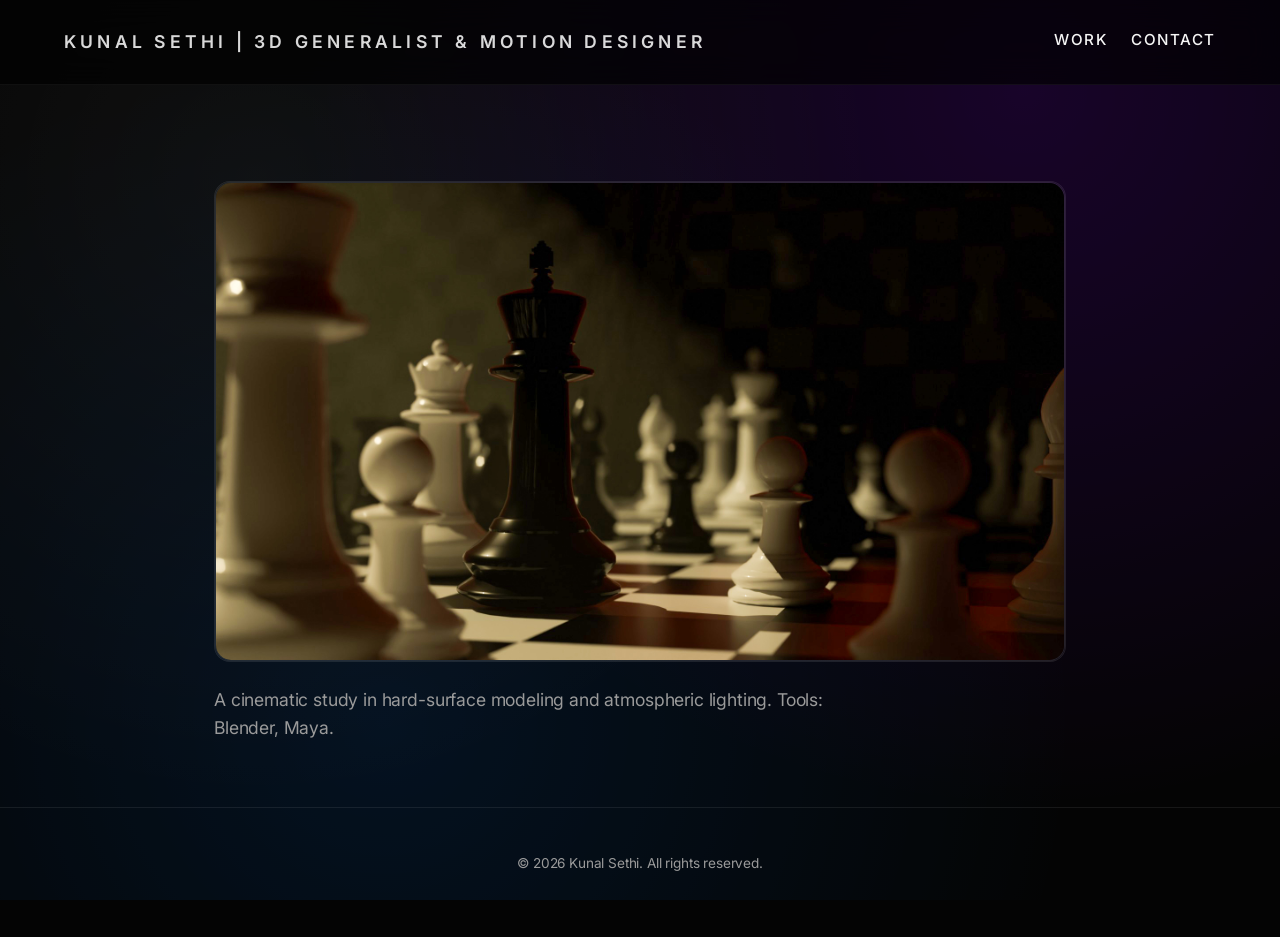
==== project-chess.html @ 310099c5 "Gemini baba" ====
﻿<!DOCTYPE html>
<html lang="en">
<head>
    <meta charset="UTF-8">
    <meta name="viewport" content="width=device-width, initial-scale=1.0">
    <title>Game of Chess | Kunal Sethi</title>
    <link rel="stylesheet" href="Final.css">
    <link rel="preconnect" href="https://fonts.googleapis.com">
    <link rel="preconnect" href="https://fonts.gstatic.com" crossorigin>
    <link href="https://fonts.googleapis.com/css2?family=Inter:wght@400;500;600;700;800&display=swap" rel="stylesheet">
    <meta name="description" content="Game of Chess - cinematic hard-surface study by Kunal Sethi.">
</head>
<body>
    <header class="site-header" id="top">
        <div class="site-header__inner">
            <a class="site-logo" href="index.html">Kunal Sethi | 3D Generalist & Motion Designer</a>
            <button class="nav-toggle" aria-expanded="false" aria-controls="site-nav" aria-label="Toggle navigation">
                <span></span>
                <span></span>
                <span></span>
            </button>
            <nav class="site-nav" id="site-nav">
                <a href="index.html#work" class="nav-link">Work</a>
                <a href="index.html#contact" class="nav-link">Contact</a>
            </nav>
        </div>
    </header>

    <main class="project">
        <figure>
            <picture>
                <source srcset="Portfolio/3D/Chess/Render Chess 1.webp" type="image/webp">
                <img src="Portfolio/3D/Chess/Render Chess 1.jpg" alt="Cinematic chess board render with dramatic lighting.">
            </picture>
            <figcaption>
                A cinematic study in hard-surface modeling and atmospheric lighting. Tools: Blender, Maya.
            </figcaption>
        </figure>
    </main>

    <footer class="site-footer">
        <p>&copy; <span id="year"></span> Kunal Sethi. All rights reserved.</p>
    </footer>

    <script src="Final.js" defer></script>
</body>
</html>
---- Final.css ----
﻿:root {
    --bg: #040404;
    --bg-accent: radial-gradient(circle at 20% 20%, rgba(255, 255, 255, 0.06), transparent 50%),
                  radial-gradient(circle at 80% 10%, rgba(132, 0, 255, 0.2), transparent 55%),
                  radial-gradient(circle at 30% 80%, rgba(0, 120, 255, 0.15), transparent 60%);
    --fg: #f5f5f5;
    --muted: #9a9a9a;
    --accent: rgba(255, 255, 255, 0.12);
    --accent-strong: rgba(255, 255, 255, 0.85);
    --card-border: rgba(255, 255, 255, 0.06);
    --transition: 220ms ease;
}

* {
    box-sizing: border-box;
}

body {
    margin: 0;
    min-height: 100vh;
    font-family: 'Inter', system-ui, -apple-system, BlinkMacSystemFont, 'Segoe UI', sans-serif;
    background: var(--bg);
    color: var(--fg);
    letter-spacing: -0.01em;
    line-height: 1.6;
    overflow-x: hidden;
    position: relative;
}

body::before {
    content: '';
    position: fixed;
    inset: 0;
    pointer-events: none;
    background: var(--bg-accent);
    opacity: 0.75;
    mix-blend-mode: screen;
    z-index: -1;
}

a {
    color: inherit;
    text-decoration: none;
}

a:hover {
    text-decoration: underline;
}

main {
    display: grid;
    gap: 8rem;
}

.site-header {
    position: sticky;
    top: 0;
    z-index: 100;
    backdrop-filter: blur(16px);
    background: rgba(0, 0, 0, 0.65);
    border-bottom: 1px solid rgba(255, 255, 255, 0.05);
}

.site-header__inner {
    display: flex;
    align-items: center;
    justify-content: space-between;
    max-width: 1200px;
    margin: 0 auto;
    padding: 1.75rem 1.5rem;
    gap: 2rem;
}

.site-logo {
    font-size: clamp(1rem, 4vw, 1.1rem);
    font-weight: 600;
    text-transform: uppercase;
    letter-spacing: 0.24em;
    color: var(--accent-strong);
    transition: opacity var(--transition);
}

.site-logo:hover {
    text-decoration: none;
    opacity: 0.85;
}

.site-nav {
    display: flex;
    gap: 1.5rem;
    align-items: center;
}

.nav-link {
    font-size: 0.95rem;
    font-weight: 500;
    letter-spacing: 0.1em;
    text-transform: uppercase;
    position: relative;
    padding-bottom: 0.25rem;
    transition: color var(--transition);
}

.nav-link::after {
    content: '';
    position: absolute;
    left: 0;
    bottom: 0;
    width: 0;
    height: 1px;
    background: var(--accent-strong);
    transition: width var(--transition);
}

.nav-link:hover::after,
.nav-link:focus-visible::after {
    width: 100%;
}

.nav-toggle {
    display: none;
    flex-direction: column;
    gap: 0.35rem;
    background: transparent;
    border: none;
    padding: 0.25rem;
    width: 2.5rem;
    cursor: pointer;
}

.nav-toggle span {
    display: block;
    width: 100%;
    height: 2px;
    background: var(--fg);
    transition: transform var(--transition), opacity var(--transition);
}

.work {
    max-width: 1200px;
    margin: 0 auto;
    padding: 6rem 1.5rem 0;
    display: grid;
    gap: 3rem;
}

.work-intro {
    display: grid;
    gap: 1rem;
    max-width: 740px;
}

.eyebrow {
    font-size: 0.75rem;
    text-transform: uppercase;
    letter-spacing: 0.4em;
    color: var(--muted);
}

.headline {
    margin: 0;
    font-size: clamp(2rem, 5vw, 3.25rem);
    font-weight: 600;
    line-height: 1.25;
}

.work-grid {
    display: grid;
    grid-template-columns: repeat(3, minmax(0, 1fr));
    gap: 2rem;
}

.work-card {
    border-radius: 1.2rem;
    overflow: hidden;
    border: 1px solid var(--card-border);
    position: relative;
    transition: transform var(--transition), border-color var(--transition);
}

.work-card::before {
    content: '';
    position: absolute;
    inset: 0;
    background: linear-gradient(180deg, rgba(0, 0, 0, 0) 55%, rgba(0, 0, 0, 0.9) 100%);
    opacity: 0.65;
    transition: opacity var(--transition);
    pointer-events: none;
}

.work-card:hover,
.work-card:focus-visible {
    transform: translateY(-8px);
    border-color: rgba(255, 255, 255, 0.18);
}

.work-card:hover::before,
.work-card:focus-visible::before {
    opacity: 0.8;
}

.work-card figure {
    margin: 0;
    position: relative;
}

.work-card img {
    display: block;
    width: 100%;
    height: 100%;
    object-fit: cover;
    aspect-ratio: 3 / 4;
    filter: saturate(1.05) contrast(1.15);
}

.work-card figcaption {
    position: absolute;
    inset: auto 0 0;
    padding: 2rem;
    display: grid;
    gap: 0.6rem;
    z-index: 2;
}

.work-card h2 {
    margin: 0;
    font-size: 1.35rem;
    font-weight: 600;
}

.work-card p {
    margin: 0;
    font-size: 0.95rem;
    color: var(--muted);
}

.contact {
    padding: 0 1.5rem 6rem;
}

.contact__inner {
    max-width: 1200px;
    margin: 0 auto;
    border-top: 1px solid rgba(255, 255, 255, 0.08);
    padding: 4rem 0 0;
    display: grid;
    gap: 1.5rem;
}

.contact__inner h2 {
    margin: 0;
    font-size: clamp(1.8rem, 4vw, 2.8rem);
    font-weight: 500;
}

.contact__links {
    display: flex;
    flex-wrap: wrap;
    gap: 1.5rem;
    font-size: 1rem;
}

.contact__links a {
    padding: 0.75rem 1.25rem;
    border-radius: 999px;
    border: 1px solid rgba(255, 255, 255, 0.15);
    transition: background var(--transition), border-color var(--transition);
}

.contact__links a:hover,
.contact__links a:focus-visible {
    background: rgba(255, 255, 255, 0.08);
    border-color: rgba(255, 255, 255, 0.35);
}

.site-footer {
    padding: 2rem 1.5rem 3rem;
    border-top: 1px solid rgba(255, 255, 255, 0.08);
    text-align: center;
    font-size: 0.85rem;
    color: var(--muted);
}

.project {
    max-width: 900px;
    margin: 0 auto;
    padding: 6rem 1.5rem 4rem;
    display: grid;
    gap: 2.25rem;
}

.project figure {
    margin: 0;
    display: grid;
    gap: 1.5rem;
}

.project picture,
.project img,
.project video {
    width: 100%;
    border-radius: 1rem;
    border: 1px solid rgba(255, 255, 255, 0.08);
    background: rgba(255, 255, 255, 0.02);
}

.project img,
.project video {
    display: block;
    object-fit: cover;
}

.project figcaption {
    font-size: 1.1rem;
    color: var(--muted);
    max-width: 58ch;
}

.project figcaption strong {
    color: var(--fg);
    font-weight: 600;
}

@media (max-width: 1024px) {
    .work-grid {
        grid-template-columns: repeat(2, minmax(0, 1fr));
    }
}

@media (max-width: 768px) {
    .site-header__inner {
        padding: 1.25rem 1rem;
    }

    .site-nav {
        position: absolute;
        top: 100%;
        right: 1rem;
        width: min(220px, calc(100vw - 2rem));
        flex-direction: column;
        align-items: flex-start;
        background: rgba(7, 7, 7, 0.94);
        border: 1px solid rgba(255, 255, 255, 0.08);
        border-radius: 1rem;
        padding: 1.25rem;
        gap: 1rem;
        transform: translateY(-10px);
        opacity: 0;
        visibility: hidden;
        transition: opacity var(--transition), transform var(--transition), visibility var(--transition);
    }

    body.nav-open .site-nav {
        opacity: 1;
        visibility: visible;
        transform: translateY(0);
    }

    .nav-toggle {
        display: flex;
    }

    body.nav-open .nav-toggle span:nth-child(1) {
        transform: translateY(0.37rem) rotate(45deg);
    }

    body.nav-open .nav-toggle span:nth-child(2) {
        opacity: 0;
    }

    body.nav-open .nav-toggle span:nth-child(3) {
        transform: translateY(-0.37rem) rotate(-45deg);
    }

    .work-grid {
        grid-template-columns: 1fr;
    }

    .work-card img {
        aspect-ratio: 16 / 9;
    }

    .contact__links {
        flex-direction: column;
        align-items: flex-start;
    }

    .project {
        padding-top: 5rem;
        gap: 1.75rem;
    }

    .project figcaption {
        font-size: 1rem;
    }
}

@media (prefers-reduced-motion: reduce) {
    *, *::before, *::after {
        animation-duration: 1ms !important;
        animation-iteration-count: 1 !important;
        transition-duration: 1ms !important;
        scroll-behavior: auto !important;
    }
}
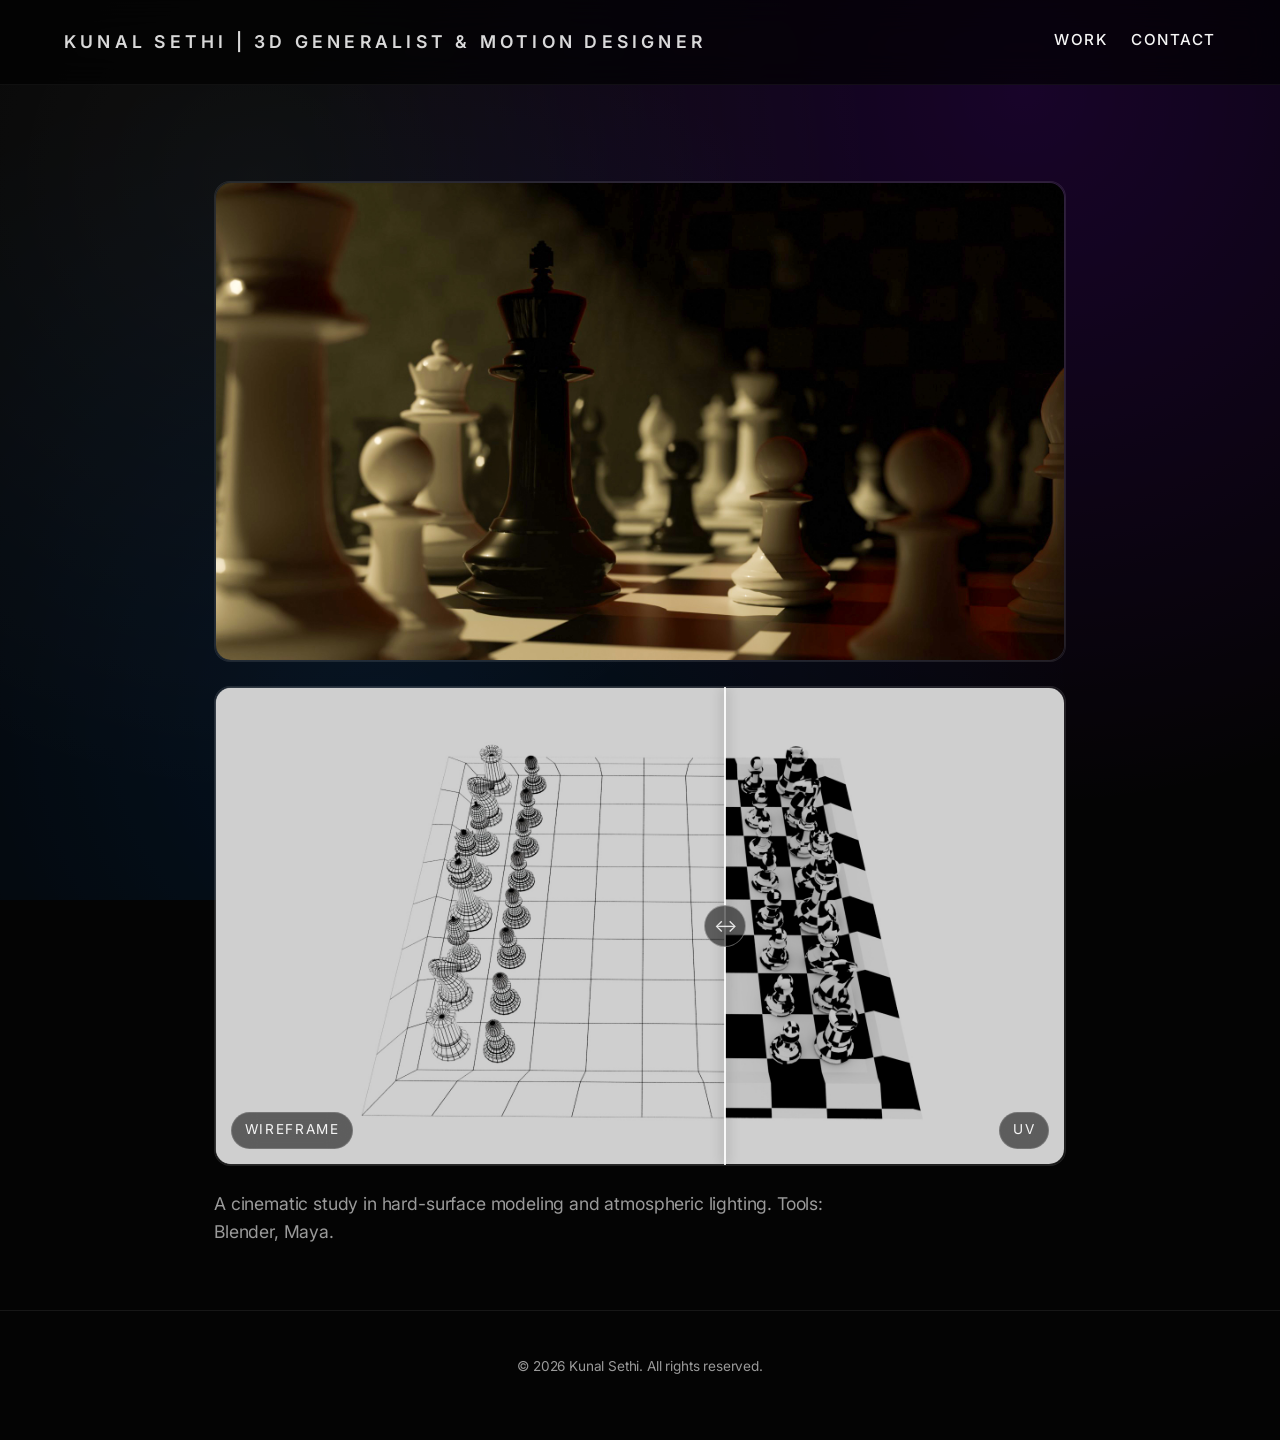
==== commit 54591047: "chess slider" ====
--- a/project-chess.html
+++ b/project-chess.html
@@ -32,6 +32,16 @@
                 <source srcset="Portfolio/3D/Chess/Render Chess 1.webp" type="image/webp">
                 <img src="Portfolio/3D/Chess/Render Chess 1.jpg" alt="Cinematic chess board render with dramatic lighting.">
             </picture>
+            <div class="comparison-slider" data-slider>
+                <img class="slider-base" src="Portfolio/3D/Chess/Chess UV.jpg" alt="Unwrapped UV layout of the chess scene.">
+                <div class="slider-overlay">
+                    <img src="Portfolio/3D/Chess/chess wire.jpg" alt="Wireframe render of the chess scene.">
+                </div>
+                <input type="range" min="0" max="100" value="60" aria-label="Reveal comparison">
+                <div class="slider-handle" aria-hidden="true"></div>
+                <div class="slider-label slider-label--before"> Wireframe</div>
+                <div class="slider-label slider-label--after">UV</div>
+            </div>
             <figcaption>
                 A cinematic study in hard-surface modeling and atmospheric lighting. Tools: Blender, Maya.
             </figcaption>
--- a/Final.css
+++ b/Final.css
@@ -319,6 +319,106 @@
 .project figcaption strong {
     color: var(--fg);
     font-weight: 600;
+}
+
+/* Comparison slider styles */
+.comparison-slider {
+    position: relative;
+    width: 100%;
+    aspect-ratio: 16 / 9;
+    border-radius: 1rem;
+    overflow: hidden;
+    border: 1px solid rgba(255, 255, 255, 0.1);
+    background: rgba(255, 255, 255, 0.02);
+    isolation: isolate;
+    --slider-value: 60;
+    touch-action: none;
+}
+
+.comparison-slider img {
+    width: 100%;
+    height: 100%;
+    object-fit: cover;
+    display: block;
+}
+
+.comparison-slider .slider-base,
+.comparison-slider .slider-overlay {
+    position: absolute;
+    inset: 0;
+}
+
+.comparison-slider .slider-overlay {
+    clip-path: inset(0 calc(100% - (var(--slider-value) * 1%)) 0 0);
+    overflow: hidden;
+}
+
+.comparison-slider input[type='range'] {
+    position: absolute;
+    inset: 0;
+    margin: 0;
+    width: 100%;
+    height: 100%;
+    opacity: 0;
+    cursor: pointer;
+    z-index: 5;
+    pointer-events: auto;
+}
+
+.comparison-slider .slider-handle {
+    position: absolute;
+    top: 0;
+    bottom: 0;
+    left: calc(var(--slider-value) * 1%);
+    transform: translateX(-50%);
+    width: 2px;
+    background: rgba(255, 255, 255, 0.85);
+    box-shadow: 0 0 12px rgba(0,0,0,0.5);
+    pointer-events: none;
+}
+
+.comparison-slider .slider-handle::before {
+    content: '';
+    position: absolute;
+    top: 50%;
+    left: 50%;
+    transform: translate(-50%, -50%);
+    width: 2.5rem;
+    height: 2.5rem;
+    border-radius: 50%;
+    border: 1px solid rgba(255, 255, 255, 0.35);
+    background: rgba(0, 0, 0, 0.55);
+}
+
+.comparison-slider .slider-handle::after {
+    content: '\2194';
+    position: absolute;
+    top: 50%;
+    left: 50%;
+    transform: translate(-50%, -50%);
+    font-size: 1.1rem;
+    color: rgba(255, 255, 255, 0.85);
+}
+
+.comparison-slider .slider-label {
+    position: absolute;
+    bottom: 1rem;
+    font-size: 0.85rem;
+    padding: 0.4rem 0.8rem;
+    border-radius: 999px;
+    backdrop-filter: blur(12px);
+    background: rgba(0, 0, 0, 0.55);
+    border: 1px solid rgba(255, 255, 255, 0.15);
+    letter-spacing: 0.12em;
+    text-transform: uppercase;
+}
+
+.comparison-slider .slider-label--before {
+    left: 1rem;
+}
+
+.comparison-slider .slider-label--after {
+    right: 1rem;
 }
 
 @media (max-width: 1024px) {
@@ -393,6 +493,15 @@
     .project figcaption {
         font-size: 1rem;
     }
+
+    .comparison-slider {
+        aspect-ratio: 4 / 5;
+    }
+
+    .comparison-slider .slider-handle::before {
+        width: 2.1rem;
+        height: 2.1rem;
+    }
 }
 
 @media (prefers-reduced-motion: reduce) {
